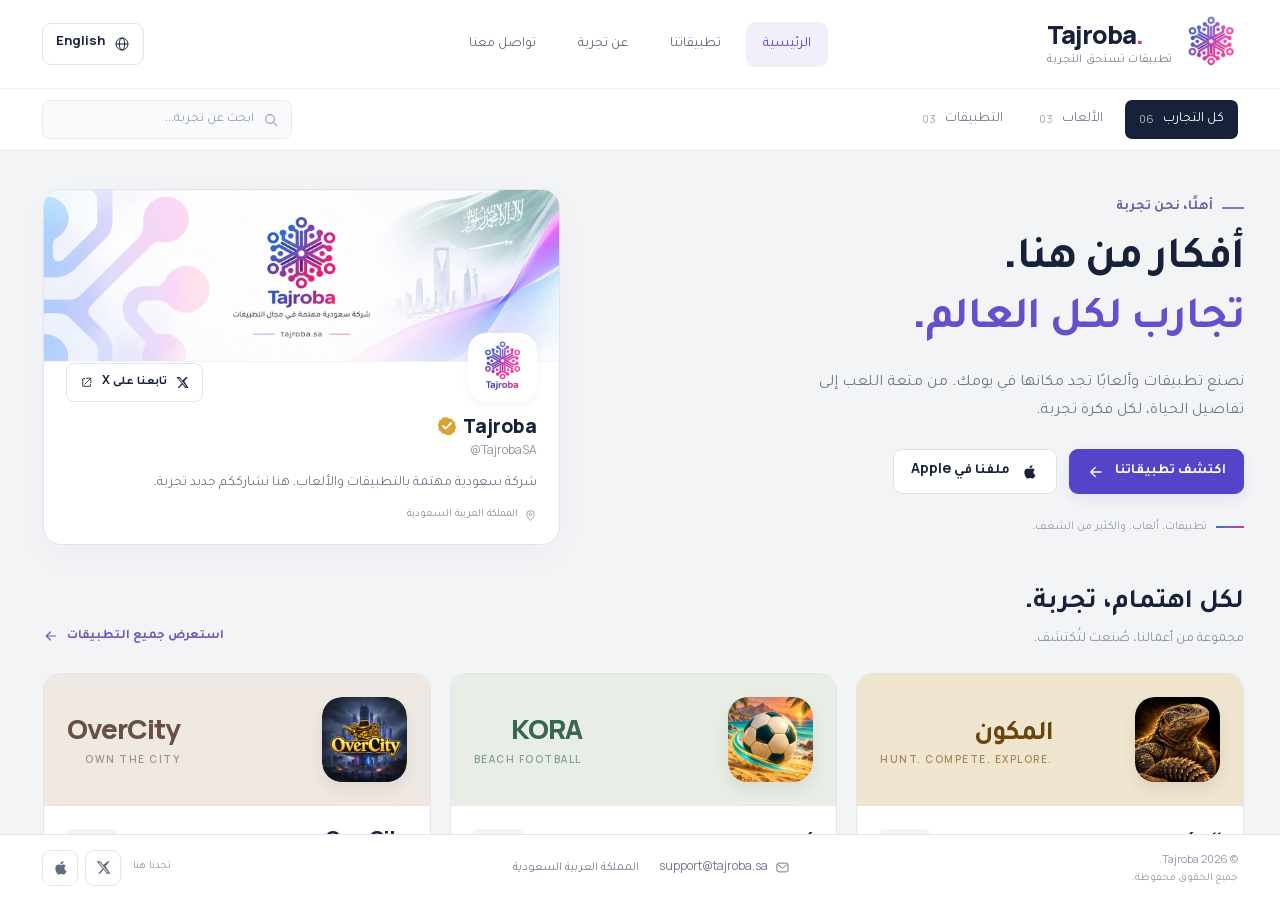
==== index.html @ 472f92b2 "Publish current Tajroba website with Arabic Mkon branding" ====
<!doctype html>
<html lang="ar" dir="rtl">
<head>
  <meta charset="UTF-8">
  <meta name="viewport" content="width=device-width,initial-scale=1,viewport-fit=cover">
  <meta name="theme-color" content="#5543c9">
  <meta name="description" content="تجربة — شركة سعودية مهتمة بالتطبيقات والألعاب. اكتشف أعمالنا وتابع جديدنا وتواصل معنا.">
  <title>تجربة | تطبيقات وألعاب من السعودية</title>
  <link rel="canonical" href="https://tajroba.sa/">
  <link rel="icon" type="image/jpeg" href="assets/images/tajroba-logo.jpg">
  <link rel="preload" href="assets/fonts/tajawal-bold.woff2" as="font" type="font/woff2" crossorigin>
  <link rel="preload" href="assets/fonts/manrope.woff2" as="font" type="font/woff2" crossorigin>
  <link rel="stylesheet" href="assets/styles.css">
  <script src="assets/app-mkon-ar-20261007.js" defer></script>
</head>
<body class="overflow-hidden bg-canvas text-ink antialiased">
  <svg xmlns="http://www.w3.org/2000/svg" aria-hidden="true" style="position:absolute;width:0;height:0;overflow:hidden">
    <symbol id="i-arrow" viewBox="0 0 24 24"><path d="M5 12h14m-6-6 6 6-6 6" fill="none" stroke="currentColor" stroke-width="1.7" stroke-linecap="round" stroke-linejoin="round"/></symbol>
    <symbol id="i-external" viewBox="0 0 24 24"><path d="M9 5H5v14h14v-4M12 4h8v8m-1-7L9 15" fill="none" stroke="currentColor" stroke-width="1.6" stroke-linecap="round" stroke-linejoin="round"/></symbol>
    <symbol id="i-search" viewBox="0 0 24 24"><circle cx="10.5" cy="10.5" r="6.5" fill="none" stroke="currentColor" stroke-width="1.7"/><path d="m16 16 4.5 4.5" stroke="currentColor" stroke-width="1.7" stroke-linecap="round"/></symbol>
    <symbol id="i-globe" viewBox="0 0 24 24"><g fill="none" stroke="currentColor" stroke-width="1.5"><circle cx="12" cy="12" r="9"/><ellipse cx="12" cy="12" rx="4" ry="9"/><path d="M3 12h18"/></g></symbol>
    <symbol id="i-x" viewBox="0 0 24 24"><path fill="currentColor" d="M18.9 2H22l-6.8 7.8L23.2 22H17l-4.9-6.8L6.2 22H3.1l7.5-8.6L.8 2h6.4l4.4 6.1L18.9 2Zm-1.1 18h1.7L6.2 3.9H4.4L17.8 20Z"/></symbol>
    <symbol id="i-apple" viewBox="0 0 24 24"><path fill="currentColor" d="M16.9 12.8c0-2 1.6-3 1.7-3.1-1-1.4-2.5-1.6-3-1.6-1.3-.1-2.5.8-3.1.8-.7 0-1.7-.8-2.8-.8-1.5 0-2.8.9-3.5 2.1-1.5 2.6-.4 6.5 1.1 8.6.7 1 1.5 2.1 2.6 2.1 1.1 0 1.5-.7 2.9-.7 1.4 0 1.8.7 3 .7s1.9-1 2.6-2c.8-1.2 1.2-2.3 1.2-2.4-.1 0-2.7-1-2.7-3.7ZM14.8 6.6c.6-.8 1.1-1.8 1-2.9-1 .1-2.1.7-2.8 1.4-.6.7-1.1 1.8-1 2.8 1 .1 2.1-.6 2.8-1.3Z"/></symbol>
    <symbol id="i-mail" viewBox="0 0 24 24"><g fill="none" stroke="currentColor" stroke-width="1.6" stroke-linejoin="round"><rect x="3" y="5" width="18" height="14" rx="3"/><path d="m4 7 8 6 8-6"/></g></symbol>
    <symbol id="i-pin" viewBox="0 0 24 24"><path d="M19 10c0 5-7 11-7 11S5 15 5 10a7 7 0 1 1 14 0Z" fill="none" stroke="currentColor" stroke-width="1.6"/><circle cx="12" cy="10" r="2.3" fill="none" stroke="currentColor" stroke-width="1.6"/></symbol>
    <symbol id="i-grid" viewBox="0 0 24 24"><g fill="none" stroke="currentColor" stroke-width="1.6"><rect x="4" y="4" width="6" height="6" rx="1.5"/><rect x="14" y="4" width="6" height="6" rx="1.5"/><rect x="4" y="14" width="6" height="6" rx="1.5"/><rect x="14" y="14" width="6" height="6" rx="1.5"/></g></symbol>
    <symbol id="i-check" viewBox="0 0 24 24"><path d="m5 12 4 4L19 6" fill="none" stroke="currentColor" stroke-width="2" stroke-linecap="round" stroke-linejoin="round"/></symbol>
    <symbol id="i-gold" viewBox="0 0 24 24"><path fill="#d7a333" d="m12 1.6 2.7 1.6 3.1.1 1.5 2.8 2.6 1.7-.1 3.1 1.4 2.8-1.7 2.6-.2 3.1-2.8 1.4-1.9 2.4-3.1-.3L12 23l-2.8-1.6-3.1-.1-1.5-2.8L2 16.8l.1-3.1L.7 11l1.7-2.6.2-3.1 2.8-1.4 1.9-2.4 3.1.3Z"/><path d="m7.2 12 3.1 3.1 6.5-6.7" fill="none" stroke="#fff" stroke-width="2.2" stroke-linecap="round" stroke-linejoin="round"/></symbol>
  </svg>
  <a href="#main" class="skip-link" data-i18n="skip">انتقل إلى المحتوى</a>
  <div class="app-shell">
    <header class="site-header">
      <div class="header-inner">
        <a href="#home" class="brand" data-route="home" aria-label="Tajroba — الرئيسية">
          <!-- Hide the word embedded below the emblem; preserve its current size and position. -->
          <span class="brand-mark"><img src="assets/images/tajroba-logo.jpg" alt="" width="400" height="400" style="clip-path: inset(0 0 29% 0)"></span>
          <span class="brand-copy"><strong dir="ltr">Tajroba<span class="brand-period">.</span></strong><span data-i18n="brandSub">تطبيقات تستحق التجربة</span></span>
        </a>
        <nav class="main-nav" aria-label="التنقل الرئيسي" data-i18n-label="navLabel">
          <a href="#home" data-route="home" class="nav-link active" aria-current="page" data-i18n="navHome">الرئيسية</a>
          <a href="#apps" data-route="apps" class="nav-link" data-i18n="navApps">تطبيقاتنا</a>
          <a href="#about" data-route="about" class="nav-link" data-i18n="navAbout">عن تجربة</a>
          <a href="#contact" data-route="contact" class="nav-link" data-i18n="navContact">تواصل معنا</a>
        </nav>
        <button type="button" class="language-button" id="language-switch" aria-label="Switch to English"><svg width="16" height="16"><use href="#i-globe"/></svg><span id="language-label" lang="en">English</span></button>
      </div>
    </header>
    <div class="sub-menu">
      <div class="sub-inner" id="catalog-menu">
        <div class="filter-list" role="group" aria-label="تصفية التطبيقات" data-i18n-label="filterLabel">
          <button type="button" class="filter active" data-filter="all" aria-pressed="true"><span data-i18n="all">كل التجارب</span><span class="filter-count">06</span></button>
          <button type="button" class="filter" data-filter="games" aria-pressed="false"><span data-i18n="games">الألعاب</span><span class="filter-count">03</span></button>
          <button type="button" class="filter" data-filter="apps" aria-pressed="false"><span data-i18n="applications">التطبيقات</span><span class="filter-count">03</span></button>
        </div>
        <label class="search-box"><svg width="16" height="16" aria-hidden="true"><use href="#i-search"/></svg><input id="app-search" type="search" maxlength="80" placeholder="ابحث عن تجربة…" aria-label="ابحث عن تطبيق" data-i18n-placeholder="search" data-i18n-label="searchLabel" autocomplete="off"></label>
      </div>
      <div class="sub-inner" id="context-menu" hidden><span class="context-location"><svg width="16" height="16"><use href="#i-grid"/></svg><span id="context-title"></span></span><span class="context-aside" data-i18n="madeInSaudi">من السعودية، إلى العالم</span></div>
    </div>
    <main id="main" class="main-scroll flex-1 min-h-0 overflow-y-auto" tabindex="-1">
      <div class="page-content">
        <section class="page-panel" id="view-home" aria-labelledby="home-heading">
          <div class="hero">
            <div class="hero-copy">
              <p class="eyebrow" data-i18n="heroEyebrow">أهلًا، نحن تجربة</p>
              <h1 class="hero-title" id="home-heading"><span data-i18n="heroLine1">أفكار من هنا.</span><br><span class="accent" data-i18n="heroLine2">تجارب لكل العالم.</span></h1>
              <p class="hero-description" data-i18n="heroDescription">نصنع تطبيقات وألعابًا تجد مكانها في يومك. من متعة اللعب إلى تفاصيل الحياة، لكل فكرة تجربة.</p>
              <div class="hero-actions"><a href="#apps" data-route="apps" class="button button-primary"><span data-i18n="explore">اكتشف تطبيقاتنا</span><svg class="directional" width="18" height="18"><use href="#i-arrow"/></svg></a><a class="button" href="https://apps.apple.com/sa/developer/tajroba/id1877381097" target="_blank" rel="noopener noreferrer"><svg width="19" height="19"><use href="#i-apple"/></svg><span data-i18n="appleProfile">ملفنا في Apple</span></a></div>
              <div class="hero-footnote"><span class="tiny-line"></span><span data-i18n="heroFootnote">تطبيقات. ألعاب. والكثير من الشغف.</span></div>
            </div>
            <article class="social-card" aria-label="Tajroba on X">
              <img class="social-cover" src="assets/images/tajroba-cover.jpeg" alt="هوية تجربة — شركة سعودية مهتمة في مجال التطبيقات" data-i18n-alt="coverAlt" width="1500" height="500">
              <div class="social-details">
                <div class="profile-row"><img class="profile-avatar" src="assets/images/tajroba-logo.jpg" alt="Tajroba" width="400" height="400"><a class="x-follow" href="https://x.com/TajrobaSA" target="_blank" rel="noopener noreferrer"><svg width="13" height="13" aria-hidden="true"><use href="#i-x"/></svg><span data-i18n="followX">تابعنا على X</span><svg width="13" height="13"><use href="#i-external"/></svg></a></div>
                <div class="profile-name"><span>Tajroba</span><svg class="verified-badge" role="img" aria-label="حساب أعمال موثق على X" data-i18n-label="verified"><use href="#i-gold"/></svg></div>
                <a class="profile-handle" href="https://x.com/TajrobaSA" target="_blank" rel="noopener noreferrer" dir="ltr">@TajrobaSA</a>
                <p class="profile-bio" data-i18n="profileBio">شركة سعودية مهتمة بالتطبيقات والألعاب. هنا نشارككم جديد تجربة.</p>
                <div class="profile-origin"><svg width="13" height="13"><use href="#i-pin"/></svg><span data-i18n="saudi">المملكة العربية السعودية</span></div>
              </div>
            </article>
          </div>
          <div class="section-heading"><div><h2 class="section-title" data-i18n="selectedTitle">لكل اهتمام، تجربة.</h2><p class="section-subtitle" data-i18n="selectedSub">مجموعة من أعمالنا، صُنعت لتُكتشف.</p></div><a href="#apps" data-route="apps" class="text-link"><span data-i18n="viewAll">استعرض جميع التطبيقات</span><svg class="directional" width="16" height="16"><use href="#i-arrow"/></svg></a></div>
          <div class="project-grid" id="featured-grid"></div>
          <div class="about-strip"><div><h2 data-i18n="stripTitle">الفكرة بداية. التجربة هي الفرق.</h2><p data-i18n="stripText">نؤمن بالتطبيقات التي تضيف شيئًا ليومك، والألعاب التي تمنحك سببًا للعودة. تعرّف على أعمالنا، وكن جزءًا من تجربتنا القادمة.</p></div><a href="#contact" data-route="contact" class="button"><span data-i18n="sayHello">خلّنا نسمع منك</span><svg class="directional" width="17" height="17"><use href="#i-arrow"/></svg></a></div>
        </section>
        <section class="page-panel" id="view-apps" hidden aria-labelledby="apps-heading">
          <div class="catalog-intro"><p class="eyebrow" data-i18n="portfolioEyebrow">معرض أعمالنا</p><h1 class="hero-title" id="apps-heading" data-i18n="appsHeading">تجارب مختلفة. شغف واحد.</h1><p class="hero-description" data-i18n="appsDescription">اكتشف تطبيقاتنا وألعابنا، واختر التجربة الأقرب لك.</p></div>
          <div class="section-heading"><p class="section-subtitle" id="result-count" role="status" aria-live="polite"></p><span class="section-index">TAJROBA / SELECTED WORK</span></div>
          <div class="project-grid" id="apps-grid"></div>
          <div class="no-results" id="no-results" hidden><svg width="30" height="30" class="mx-auto mb-3"><use href="#i-search"/></svg><p data-i18n="emptySearch">ما لقينا تطبيقًا بهذا الاسم. جرّب كلمة ثانية.</p><button type="button" id="reset-search" class="text-link" data-i18n="resetSearch">عرض جميع التطبيقات</button></div>
          <div class="about-strip"><div><h2 data-i18n="developerTitle">تجربة على App Store</h2><p data-i18n="developerDescription">تابع التطبيقات والإصدارات المتاحة في ملف تجربة للمطوّر.</p></div><a class="apple-profile" href="https://apps.apple.com/sa/developer/tajroba/id1877381097" target="_blank" rel="noopener noreferrer"><span class="apple-tile"><svg width="26" height="26"><use href="#i-apple"/></svg></span><span data-i18n="openDeveloper">زيارة ملف المطوّر</span><svg width="16" height="16"><use href="#i-external"/></svg></a></div>
        </section>
        <section class="page-panel" id="view-about" hidden aria-labelledby="about-heading">
          <div class="about-layout"><div><p class="eyebrow" data-i18n="aboutEyebrow">حكايتنا تبدأ بتجربة</p><h1 class="hero-title" id="about-heading"><span data-i18n="aboutLine1">من فكرة صغيرة،</span><br><span class="accent" data-i18n="aboutLine2">إلى عالم في جيبك.</span></h1><p class="hero-description" data-i18n="aboutBody">تجربة شركة سعودية مهتمة بتطوير التطبيقات والألعاب. تجمع أعمالنا بين اللعب، والرياضة، والذكاء الاصطناعي، والحياة اليومية. نحب أن نأخذ الفكرة خطوة أبعد، ونترك لك متعة اكتشافها.</p><a href="#apps" data-route="apps" class="button button-primary"><span data-i18n="explore">اكتشف تطبيقاتنا</span><svg class="directional" width="18" height="18"><use href="#i-arrow"/></svg></a></div><div class="brand-showcase"><img src="assets/images/tajroba-logo.jpg" alt="Tajroba" width="400" height="400"><span class="brand-showcase-caption" data-i18n="madeInSaudi">من السعودية، إلى العالم</span></div></div>
          <div class="about-cover"><img src="assets/images/tajroba-cover.jpeg" alt="" width="1500" height="500" loading="lazy"></div>
          <div class="about-strip"><div><h2 data-i18n="stayClose">خلك قريب من التجربة.</h2><p data-i18n="stayCloseBody">جديد تطبيقاتنا، وتحديثاتنا، وما نعمل عليه. تابع حسابنا الرسمي على X.</p></div><a class="button" href="https://x.com/TajrobaSA" target="_blank" rel="noopener noreferrer"><svg width="16" height="16"><use href="#i-x"/></svg><span dir="ltr">@TajrobaSA</span><svg class="verified-badge" role="img" aria-label="حساب أعمال موثق على X" data-i18n-label="verified"><use href="#i-gold"/></svg></a></div>
        </section>
        <section class="page-panel" id="view-contact" hidden aria-labelledby="contact-heading">
          <div class="contact-layout">
            <div class="contact-intro"><p class="eyebrow" data-i18n="contactEyebrow">باب التجربة مفتوح</p><h1 class="hero-title" id="contact-heading"><span data-i18n="contactLine1">عندك كلمة؟</span><br><span class="accent" data-i18n="contactLine2">نحب نسمعها.</span></h1><p class="hero-description" data-i18n="contactDescription">ملاحظة على تطبيق، سؤال، أو فكرة حاب تشاركها. اكتب لنا، ورسالتك توصل لفريق تجربة.</p><div class="contact-email"><span class="contact-symbol"><svg width="22" height="22"><use href="#i-mail"/></svg></span><span><small data-i18n="supportEmail">بريد الدعم</small><strong dir="ltr">support@tajroba.sa</strong></span></div><div class="contact-social"><a href="https://x.com/TajrobaSA" target="_blank" rel="noopener noreferrer"><svg width="17" height="17"><use href="#i-x"/></svg><span dir="ltr">@TajrobaSA</span><svg class="verified-badge" role="img" aria-label="حساب أعمال موثق على X" data-i18n-label="verified"><use href="#i-gold"/></svg></a><span class="contact-location"><svg width="17" height="17"><use href="#i-pin"/></svg><span data-i18n="saudi">المملكة العربية السعودية</span></span></div></div>
            <div class="contact-form-card">
              <div class="form-card-heading"><h2 data-i18n="formTitle">رسالة جديدة</h2><span class="form-ornament"><svg width="19" height="19"><use href="#i-mail"/></svg></span></div>
              <form id="contact-form" action="contact.php" method="post">
                <div class="form-row"><label class="form-field"><span data-i18n="yourName">اسمك</span><input type="text" id="contact-name" name="name" required minlength="2" maxlength="100" autocomplete="name" placeholder="كيف نناديك؟" data-i18n-placeholder="namePlaceholder"></label><label class="form-field"><span data-i18n="yourEmail">بريدك الإلكتروني</span><input type="email" id="contact-email" name="email" required maxlength="190" autocomplete="email" dir="ltr" placeholder="you@example.com"></label></div>
                <label class="form-field"><span data-i18n="aboutMessage">بخصوص</span><select id="contact-subject" name="subject" required><option value="general" data-i18n="subjectGeneral">استفسار عام</option><option value="kora">KORA</option><option value="overcity">OverCity</option><option value="kortna">Kortna</option><option value="aljny" data-i18n="aljnyName">الجني</option><option value="calories" data-i18n="caloriesName">سعراتي</option></select></label>
                <label class="form-field"><span data-i18n="yourMessage">رسالتك</span><textarea id="contact-message" name="message" required minlength="10" maxlength="5000" rows="5" placeholder="احكِ لنا…" data-i18n-placeholder="messagePlaceholder"></textarea></label>
                <div class="form-trap" aria-hidden="true"><label>Website<input name="website" type="text" tabindex="-1" autocomplete="off"></label></div>
                <p class="form-privacy" data-i18n="privacyNote">نستخدم اسمك وبريدك للرد على رسالتك فقط.</p>
                <div class="form-feedback" id="form-feedback" role="status" aria-live="polite" hidden></div>
                <button type="submit" class="button button-primary form-submit" id="send-message"><span data-i18n="sendMessage">إرسال الرسالة</span><svg class="directional" width="18" height="18"><use href="#i-arrow"/></svg></button>
              </form>
              <div class="contact-success" id="contact-success" hidden><span class="success-symbol"><svg width="30" height="30"><use href="#i-check"/></svg></span><h3 data-i18n="sentTitle">شكرًا، تم إرسال رسالتك.</h3><p data-i18n="sentBody">وصل طلبك إلى خدمة البريد. نرد عليك عبر البريد الذي كتبته.</p><button type="button" id="send-another" class="button" data-i18n="sendAnother">كتابة رسالة أخرى</button></div>
            </div>
          </div>
        </section>
        <noscript><p>يرجى تفعيل JavaScript لعرض التطبيقات والتنقل بين الأقسام. للتواصل: support@tajroba.sa — Please enable JavaScript to browse this portfolio.</p></noscript>
      </div>
    </main>
    <footer class="site-footer"><div class="footer-inner"><span class="footer-copyright">© <span id="current-year">2026</span> Tajroba.<br><span data-i18n="rights">جميع الحقوق محفوظة.</span></span><div class="footer-contact"><a href="#contact" data-route="contact"><svg width="15" height="15" aria-hidden="true"><use href="#i-mail"/></svg><span dir="ltr">support@tajroba.sa</span></a><span class="footer-support" data-i18n="saudi">المملكة العربية السعودية</span></div><div class="footer-social"><span class="footer-social-label" data-i18n="findUs">تجدنا هنا</span><a class="footer-icon" href="https://x.com/TajrobaSA" target="_blank" rel="noopener noreferrer" aria-label="Tajroba on X"><svg width="15" height="15"><use href="#i-x"/></svg></a><a class="footer-icon" href="https://apps.apple.com/sa/developer/tajroba/id1877381097" target="_blank" rel="noopener noreferrer" aria-label="Tajroba on App Store"><svg width="19" height="19"><use href="#i-apple"/></svg></a></div></div></footer>
  </div>
</body>
</html>
---- assets/styles.css ----
/*! tailwindcss v4.3.3 | MIT License | https://tailwindcss.com */
@layer properties{@supports (((-webkit-hyphens:none)) and (not (margin-trim:inline))) or ((-moz-orient:inline) and (not (color:rgb(from red r g b)))){*,:before,:after,::backdrop{--tw-blur:initial;--tw-brightness:initial;--tw-contrast:initial;--tw-grayscale:initial;--tw-hue-rotate:initial;--tw-invert:initial;--tw-opacity:initial;--tw-saturate:initial;--tw-sepia:initial;--tw-drop-shadow:initial;--tw-drop-shadow-color:initial;--tw-drop-shadow-alpha:100%;--tw-drop-shadow-size:initial}}}@layer theme{:root,:host{--font-sans:-apple-system, BlinkMacSystemFont, "Segoe UI", Roboto, "Helvetica Neue", "Noto Sans", Arial, sans-serif, "Apple Color Emoji", "Segoe UI Emoji", "Segoe UI Symbol", "Noto Color Emoji";--font-mono:ui-monospace, SFMono-Regular, Menlo, Monaco, Consolas, "Liberation Mono", "Courier New", monospace;--spacing:.25rem;--default-font-family:var(--font-sans);--default-mono-font-family:var(--font-mono);--color-ink:#18213a;--color-canvas:#f3f4f6}}@layer base{*,:after,:before,::backdrop{box-sizing:border-box;border:0 solid;margin:0;padding:0}::file-selector-button{box-sizing:border-box;border:0 solid;margin:0;padding:0}html,:host{-webkit-text-size-adjust:100%;tab-size:4;line-height:1.5;font-family:var(--default-font-family,-apple-system, BlinkMacSystemFont, "Segoe UI", Roboto, "Helvetica Neue", "Noto Sans", Arial, sans-serif, "Apple Color Emoji", "Segoe UI Emoji", "Segoe UI Symbol", "Noto Color Emoji");font-feature-settings:var(--default-font-feature-settings,normal);font-variation-settings:var(--default-font-variation-settings,normal);-webkit-tap-highlight-color:transparent}hr{height:0;color:inherit;border-top-width:1px}abbr:where([title]){-webkit-text-decoration:underline dotted;text-decoration:underline dotted}h1,h2,h3,h4,h5,h6{font-size:inherit;font-weight:inherit}a{color:inherit;-webkit-text-decoration:inherit;-webkit-text-decoration:inherit;-webkit-text-decoration:inherit;text-decoration:inherit}b,strong{font-weight:bolder}code,kbd,samp,pre{font-family:var(--default-mono-font-family,ui-monospace, SFMono-Regular, Menlo, Monaco, Consolas, "Liberation Mono", "Courier New", monospace);font-feature-settings:var(--default-mono-font-feature-settings,normal);font-variation-settings:var(--default-mono-font-variation-settings,normal);font-size:1em}small{font-size:80%}sub,sup{vertical-align:baseline;font-size:75%;line-height:0;position:relative}sub{bottom:-.25em}sup{top:-.5em}table{text-indent:0;border-color:inherit;border-collapse:collapse}:-moz-focusring:where(:not(iframe)){outline:auto}progress{vertical-align:baseline}summary{display:list-item}ol,ul,menu{list-style:none}img,svg,video,canvas,audio,iframe,embed,object{vertical-align:middle;display:block}img,video{max-width:100%;height:auto}button,input,select,optgroup,textarea{font:inherit;font-feature-settings:inherit;font-variation-settings:inherit;letter-spacing:inherit;color:inherit;opacity:1;background-color:#0000;border-radius:0}::file-selector-button{font:inherit;font-feature-settings:inherit;font-variation-settings:inherit;letter-spacing:inherit;color:inherit;opacity:1;background-color:#0000;border-radius:0}:where(select:is([multiple],[size])) optgroup{font-weight:bolder}:where(select:is([multiple],[size])) optgroup option{padding-inline-start:20px}::file-selector-button{margin-inline-end:4px}::placeholder{opacity:1}@supports (not ((-webkit-appearance:-apple-pay-button))) or (contain-intrinsic-size:1px){::placeholder{color:currentColor}@supports (color:color-mix(in lab, red, red)){::placeholder{color:color-mix(in oklab, currentcolor 50%, transparent)}}}textarea{resize:vertical}::-webkit-search-decoration{-webkit-appearance:none}::-webkit-date-and-time-value{min-height:1lh;text-align:inherit}::-webkit-datetime-edit{display:inline-flex}::-webkit-datetime-edit-fields-wrapper{padding:0}::-webkit-datetime-edit{padding-block:0}::-webkit-datetime-edit-year-field{padding-block:0}::-webkit-datetime-edit-month-field{padding-block:0}::-webkit-datetime-edit-day-field{padding-block:0}::-webkit-datetime-edit-hour-field{padding-block:0}::-webkit-datetime-edit-minute-field{padding-block:0}::-webkit-datetime-edit-second-field{padding-block:0}::-webkit-datetime-edit-millisecond-field{padding-block:0}::-webkit-datetime-edit-meridiem-field{padding-block:0}::-webkit-calendar-picker-indicator{line-height:1}:-moz-ui-invalid{box-shadow:none}button,input:where([type=button],[type=reset],[type=submit]){appearance:button}::file-selector-button{appearance:button}::-webkit-inner-spin-button{height:auto}::-webkit-outer-spin-button{height:auto}[hidden]:where(:not([hidden=until-found])){display:none!important}}@layer components;@layer utilities{.visible{visibility:visible}.static{position:static}.mx-auto{margin-inline:auto}.mb-3{margin-bottom:calc(var(--spacing) * 3)}.hidden{display:none}.min-h-0{min-height:0}.flex-1{flex:1}.overflow-hidden{overflow:hidden}.overflow-y-auto{overflow-y:auto}.bg-canvas{background-color:var(--color-canvas)}.text-ink{color:var(--color-ink)}.antialiased{-webkit-font-smoothing:antialiased;-moz-osx-font-smoothing:grayscale}.filter{filter:var(--tw-blur,) var(--tw-brightness,) var(--tw-contrast,) var(--tw-grayscale,) var(--tw-hue-rotate,) var(--tw-invert,) var(--tw-saturate,) var(--tw-sepia,) var(--tw-drop-shadow,)}}@font-face{font-family:Tajawal;src:url(./fonts/tajawal-regular.woff2)format("woff2");font-weight:400;font-display:swap}@font-face{font-family:Tajawal;src:url(./fonts/tajawal-bold.woff2)format("woff2");font-weight:700 900;font-display:swap}@font-face{font-family:Manrope;src:url(./fonts/manrope.woff2)format("woff2");font-weight:400 800;font-display:swap}:root{color-scheme:light;color:#18213a;background:#f3f4f6;font-family:Manrope,Tajawal,Arial,sans-serif}:root[lang=ar]{font-family:Tajawal,Manrope,Arial,sans-serif}*{box-sizing:border-box}html,body{width:100%;height:100%;margin:0;overflow:hidden}button,a,input{-webkit-tap-highlight-color:transparent}button,a{touch-action:manipulation}button{cursor:pointer;font:inherit}button:disabled{cursor:default}a{color:inherit;text-decoration:none}button:focus-visible,a:focus-visible,input:focus-visible,main:focus-visible{outline-offset:4px;outline:3px solid #a894ed}[hidden]{display:none!important}svg{flex:none}.app-shell{flex-direction:column;height:100dvh;display:flex;overflow:hidden}.site-header,.sub-menu,.site-footer{z-index:20;background:#fff;flex:none;position:relative}.site-header{border-bottom:1px solid #edf0f5;padding-inline:clamp(18px,3.3vw,60px)}.header-inner{grid-template-columns:1fr auto 1fr;align-items:center;gap:24px;max-width:1440px;min-height:88px;margin:auto;display:grid}.brand{justify-self:start;align-items:center;gap:12px;display:flex}.brand-mark{flex:none;width:53px;height:59px;position:relative;overflow:hidden}.brand-mark img{inset-inline-start:-12px;width:78px;max-width:none;height:78px;position:absolute;top:-4px}.brand-copy{gap:3px;line-height:1.22;display:grid}.brand-copy strong{letter-spacing:-.9px;font-family:Manrope,sans-serif;font-size:25px;font-weight:800}.brand-copy strong .brand-period{font-size:inherit;letter-spacing:inherit;color:#cb3f9d;display:inline}.brand-copy span{color:#777e8d;letter-spacing:.03em;font-size:12px}.main-nav{justify-content:center;align-items:center;gap:8px;display:flex}.nav-link{color:#60687a;white-space:nowrap;border-radius:9px;padding:12px 17px;font-size:14px;transition:background .18s,color .18s}.nav-link:hover,.nav-link.active{color:#5543c9;background:#f2effb}.language-button{background:#fff;border:1px solid #e1e5ec;border-radius:9px;justify-self:end;align-items:center;gap:9px;min-height:42px;padding:10px 13px;font-size:13px;font-weight:700;display:flex}.sub-menu{border-bottom:1px solid #e5e8ee;padding-inline:clamp(18px,3.3vw,60px)}.sub-inner{justify-content:space-between;align-items:center;gap:18px;max-width:1440px;min-height:61px;margin:auto;display:flex}.filter-list{flex-wrap:wrap;align-items:center;gap:8px;display:flex}.filter{color:#747b8a;white-space:nowrap;background:0 0;border:1px solid #0000;border-radius:7px;align-items:center;gap:9px;padding:8px 13px;font-size:14px;display:flex}.filter:hover{color:#3d4251;background:#f6f6fa}.filter.active{color:#fff;background:#18213a}.filter-count{opacity:.67;font-family:Manrope,sans-serif;font-size:11px}.search-box{color:#9a9fae;background:#f9fafb;border:1px solid #e7e9ef;border-radius:8px;align-items:center;gap:9px;width:250px;padding:9px 12px;display:flex}.search-box input{color:#293145;width:100%;min-width:0;font:inherit;background:0 0;border:0;outline:0;font-size:13px}.search-box input::placeholder{color:#979cab}.main-scroll{overscroll-behavior:contain;scrollbar-gutter:stable;scroll-behavior:smooth;background:#f3f4f6;flex:1;min-height:0;scroll-padding-top:28px;overflow:hidden auto}.main-scroll::-webkit-scrollbar{width:7px}.main-scroll::-webkit-scrollbar-thumb{background:#c9ccd6;border:2px solid #f3f4f6;border-radius:10px}.page-content{max-width:1390px;margin:0 auto;padding:38px 36px 48px}.hero{grid-template-columns:1.2fr 1fr;align-items:center;gap:clamp(28px,5vw,88px);padding-bottom:39px;display:grid}.eyebrow{color:#6761a0;letter-spacing:.11em;align-items:center;gap:9px;margin:0 0 13px;font-size:12px;font-weight:700;display:flex}html[lang=ar] .eyebrow{letter-spacing:0;font-size:14px}.eyebrow:before{content:"";background:#8d6bd6;width:22px;height:2px}.hero-title{letter-spacing:-.055em;margin:0 0 18px;font-size:clamp(34px,3.5vw,56px);font-weight:800;line-height:1.2}html[lang=ar] .hero-title{letter-spacing:-1.3px;line-height:1.33}.hero-title .accent{color:#6550cc}.hero-description{color:#6f7688;max-width:480px;margin:0 0 23px;font-size:16px;line-height:1.8}.hero-actions{flex-wrap:wrap;align-items:center;gap:12px;display:flex}.button{background:#fff;border:1px solid #dde1e9;border-radius:9px;justify-content:center;align-items:center;gap:10px;min-height:45px;padding:10px 17px;font-size:14px;font-weight:700;transition:transform .16s,background .16s;display:inline-flex}.button:hover{background:#fafaff;transform:translateY(-2px)}.button-primary{color:#fff;background:#5543c9;border-color:#5543c9;box-shadow:0 5px 12px #5543c918}.button-primary:hover{background:#4939b4}.directional{transform:scaleX(1)}html[dir=rtl] .directional{transform:scaleX(-1)}.social-card{background:#fff;border:1px solid #e1e4ec;border-radius:18px;position:relative;overflow:hidden;box-shadow:0 12px 36px #26335408}.social-cover{aspect-ratio:3;object-fit:cover;border-bottom:1px solid #f2f2f6;width:100%;display:block}.social-details{padding:0 22px 20px}.profile-row{justify-content:space-between;align-items:end;gap:10px;margin-top:-29px;display:flex;position:relative}.profile-avatar{object-fit:cover;background:#fff;border:4px solid #fff;border-radius:18px;width:69px;height:69px;box-shadow:0 3px 9px #25324a0e}.x-follow{background:#fff;border:1px solid #e2e5eb;border-radius:8px;align-items:center;gap:9px;min-height:39px;padding:8px 13px;font-size:12px;font-weight:700;display:inline-flex}.x-follow:hover{background:#f3f4f6}.profile-name{align-items:center;gap:6px;margin-top:10px;font-family:Manrope,Tajawal,sans-serif;font-size:19px;font-weight:800;display:flex}.verified-badge{width:20px;height:20px}.profile-handle{color:#9197a4;text-align:start;width:max-content;margin-top:3px;font-size:12px;display:block}.profile-bio{color:#707789;margin:11px 0 0;font-size:14px;line-height:1.65}.profile-origin{color:#8a91a0;align-items:center;gap:6px;margin-top:12px;font-size:11px;display:flex}.section-heading{justify-content:space-between;align-items:end;gap:20px;margin-bottom:21px;scroll-margin-top:26px;display:flex}.section-title{letter-spacing:-.04em;margin:0 0 4px;font-size:27px;font-weight:800}html[lang=ar] .section-title{letter-spacing:0}.section-subtitle{color:#8a91a0;margin:0;font-size:14px;line-height:1.7}.section-index{color:#8990a0;white-space:nowrap;align-items:center;gap:8px;font-family:Manrope,sans-serif;font-size:12px;display:flex}.project-grid{grid-template-columns:repeat(3,minmax(0,1fr));align-items:stretch;gap:19px;display:grid}.project-card{background:#fff;border:1px solid #e2e5ec;border-radius:16px;flex-direction:column;min-width:0;transition:transform .2s,box-shadow .2s;display:flex;overflow:hidden}.project-card:hover{transform:translateY(-4px);box-shadow:0 13px 30px #2737540d}.project-art{background:var(--art-bg,#eaeaf9);border-bottom:1px solid #00000004;justify-content:space-between;align-items:center;height:132px;padding:23px;display:flex;position:relative;overflow:hidden}.app-art-icon{object-fit:cover;background:#fff;border-radius:20px;flex:none;width:85px;height:85px;position:relative;box-shadow:0 8px 16px #00000013}.project-art-label{letter-spacing:-1px;color:var(--art-ink,#3c4269);text-align:end;max-width:60%;font-family:Manrope,Tajawal,sans-serif;font-size:clamp(24px,2.15vw,33px);font-weight:800;line-height:1.15;position:relative}.project-art-label small{letter-spacing:1.5px;text-transform:uppercase;opacity:.58;margin-top:9px;font-family:Manrope,Tajawal,sans-serif;font-size:10px;font-weight:600;display:block}.project-content{flex-direction:column;flex:1;padding:22px;display:flex}.project-title-row{justify-content:space-between;align-items:center;gap:9px;margin-bottom:11px;display:flex}.project-title{letter-spacing:-.04em;margin:0;font-size:20px;font-weight:800;line-height:1.4}.project-category{color:#848a98;white-space:nowrap;background:#f4f5f8;border-radius:5px;padding:5px 9px;font-size:11px}.project-description{color:#838a9a;flex:1;margin:0 0 20px;font-size:14px;line-height:1.8}.project-links{border-top:1px solid #f0f1f5;flex-wrap:wrap;gap:9px;padding-top:16px;display:flex}.store-link{color:#4c5366;border:1px solid #e4e7ee;border-radius:7px;align-items:center;gap:7px;min-height:37px;padding:8px 10px;font-family:Manrope,sans-serif;font-size:11px;font-weight:700;transition:border-color .18s,color .18s;display:inline-flex}.store-link:hover{color:#5543c9;border-color:#afa4df}.project-number{color:#a1a7b4;align-self:center;margin-inline-start:auto;font-family:Manrope,sans-serif;font-size:11px}.no-results{text-align:center;color:#787e8e;background:#ffffff7d;border:1px dashed #cfd3dd;border-radius:16px;grid-column:1/-1;padding:42px 20px}.about-strip{background:#fff;border:1px solid #e2e5ec;border-radius:14px;justify-content:space-between;align-items:center;gap:30px;margin-top:28px;padding:25px 28px;scroll-margin-top:25px;display:flex}.about-strip h2{letter-spacing:-.03em;margin:0 0 8px;font-size:20px;font-weight:800}.about-strip p{color:#868c9b;max-width:680px;margin:0;font-size:14px;line-height:1.8}.apple-profile{color:#5543c9;flex:none;align-items:center;gap:13px;font-size:14px;font-weight:700;display:flex}.apple-tile{color:#5440c4;background:#f4f2fb;border:1px solid #e6e1f8;border-radius:10px;justify-content:center;align-items:center;width:43px;height:43px;display:flex}.portfolio-note{color:#959ba8;margin:20px 2px 0;font-size:12px;line-height:1.7}.site-footer{padding-inline:clamp(18px,3.3vw,60px);padding-bottom:env(safe-area-inset-bottom,0px);border-top:1px solid #e1e5ec}.footer-inner{justify-content:space-between;align-items:center;gap:22px;max-width:1440px;min-height:65px;margin:auto;display:flex}.footer-copyright{color:#939aa9;font-family:Manrope,Tajawal,sans-serif;font-size:11px;line-height:1.5}.footer-contact{color:#737b8d;flex-wrap:wrap;align-items:center;gap:20px;font-size:12px;display:flex}.footer-contact a{align-items:center;gap:7px;display:inline-flex}.footer-contact a:hover{color:#5543c9}.footer-social{align-items:center;gap:7px;display:flex}.footer-icon{color:#636c7d;border:1px solid #e3e6ec;border-radius:9px;justify-content:center;align-items:center;min-width:36px;min-height:36px;display:flex}.footer-icon:hover{color:#5543c9;background:#f4f1fd}.footer-social-label{color:#9198a6;margin-inline-end:5px;font-size:11px}.skip-link{z-index:100;color:#fff;top:10px;background:#18213a;border-radius:8px;padding:10px 20px;position:fixed;inset-inline-start:10px;transform:translateY(-160%)}.skip-link:focus{transform:translateY(0)}.hero-footnote{color:#969ba8;align-items:center;gap:9px;margin-top:24px;font-size:12px;display:flex}.tiny-line{background:linear-gradient(90deg,#3376ca,#cb3f9d);width:28px;height:2px}.text-link{color:#6b5ab7;background:0 0;border:none;align-items:center;gap:8px;padding:6px 0;font-size:13px;font-weight:700;display:inline-flex}.text-link:hover{color:#39248e}.context-location{color:#5f548d;align-items:center;gap:9px;font-size:14px;display:flex}.context-aside{color:#969bab;font-size:12px}.catalog-intro{max-width:900px;padding:12px 0 16px}.catalog-intro .hero-title{font-size:clamp(30px,3.2vw,46px)}.catalog-intro .hero-description{max-width:100%;margin-bottom:6px}.page-panel{animation:.25s ease-out panel-enter}@keyframes panel-enter{0%{opacity:0;transform:translateY(6px)}to{opacity:1;transform:translateY(0)}}.about-layout{grid-template-columns:1.25fr 1fr;align-items:center;gap:70px;padding:12px 0 40px;display:grid}.brand-showcase{background:#fff;border:1px solid #e3e5ed;border-radius:24px;flex-direction:column;justify-content:center;align-items:center;min-height:330px;padding:25px;display:flex;box-shadow:0 16px 32px #28325005}.brand-showcase img{object-fit:contain;width:230px;height:230px}.brand-showcase-caption{color:#979ca8;margin-top:17px;font-size:13px}.about-cover{background:#fff;border:1px solid #e1e4ec;border-radius:17px;overflow:hidden}.about-cover img{width:100%;height:auto;display:block}.contact-layout{grid-template-columns:.95fr 1.1fr;align-items:start;gap:clamp(30px,6vw,90px);padding:24px 0 10px;display:grid}.contact-intro{padding-top:20px}.contact-email{align-items:center;gap:13px;width:max-content;max-width:100%;margin-top:29px;display:flex}.contact-symbol{color:#6855b5;background:#fff;border:1px solid #e1e4ec;border-radius:12px;justify-content:center;align-items:center;width:49px;height:49px;display:flex}.contact-email small{color:#8a91a0;margin-bottom:5px;font-size:12px;display:block}.contact-email strong{color:#56506d;font-family:Manrope,sans-serif;font-size:17px;font-weight:700;display:block}.contact-social{flex-direction:column;align-items:start;gap:18px;margin-top:24px;display:flex}.contact-social a,.contact-location{color:#7e8494;align-items:center;gap:9px;font-size:13px;display:flex}.contact-form-card{background:#fff;border:1px solid #e0e3eb;border-radius:18px;padding:29px;box-shadow:0 15px 40px #26335406}.form-card-heading{border-bottom:1px solid #edf0f4;justify-content:space-between;align-items:center;margin-bottom:24px;padding-bottom:20px;display:flex}.form-card-heading h2{margin:0;font-size:22px;font-weight:800}.form-ornament{color:#8d77c3;background:#f9f7fe;border:1px solid #e9e4f8;border-radius:9px;justify-content:center;align-items:center;width:34px;height:34px;display:flex}.form-row{grid-template-columns:1fr 1fr;gap:15px;display:grid}.form-field{color:#5e6678;flex-direction:column;gap:9px;margin-bottom:19px;font-size:14px;display:flex}.form-field input,.form-field select,.form-field textarea{font:inherit;color:#2e374d;background:#fafbfc;border:1px solid #e2e5ed;border-radius:8px;width:100%;min-width:0;padding:12px;font-size:14px;line-height:1.6}.form-field textarea{resize:none;min-height:140px}.form-field input:focus,.form-field textarea:focus,.form-field select:focus{outline-offset:1px;background:#fff;border-color:#ab9ddb;outline:2px solid #d8cef6}.form-field input::placeholder,.form-field textarea::placeholder{color:#a5aab6}.form-field input[dir=ltr]{text-align:start}.form-privacy{color:#999ead;margin:0 0 18px;font-size:12px;line-height:1.7}.form-submit{justify-content:space-between;width:100%;padding-inline:20px}.form-submit:disabled{opacity:.65;transform:none}.form-feedback{color:#984d54;background:#fff4f3;border:1px solid #f4dfdf;border-radius:8px;margin-bottom:17px;padding:12px;font-size:13px;line-height:1.7}.form-trap{clip-path:inset(50%);white-space:nowrap;width:1px;height:1px;position:absolute;overflow:hidden}.contact-success{text-align:center;padding:55px 10px}.success-symbol{color:#467c59;background:#eef6ef;border-radius:50%;justify-content:center;align-items:center;width:66px;height:66px;margin:0 auto 20px;display:flex}.contact-success h3{margin-bottom:14px;font-size:24px;font-weight:700}.contact-success p{color:#818897;margin-bottom:24px;font-size:15px;line-height:1.8}@media (min-width:1500px){.page-content{padding-top:46px}.hero{padding-bottom:46px}.project-art{height:150px}}@media (max-width:1000px){.header-inner{gap:12px}.nav-link{padding:11px 12px}.hero{grid-template-columns:1.05fr 1fr;gap:27px}.page-content{padding:30px 25px 38px}.project-grid{gap:14px}.project-art{height:121px;padding:18px}.app-art-icon{border-radius:17px;width:69px;height:69px}.project-content{padding:18px}.project-title{font-size:18px}.project-category{font-size:10px}.footer-contact{gap:12px}.footer-social-label{display:none}}@media (max-width:760px){.header-inner{grid-template-columns:1fr auto;gap:0 18px;min-height:83px;padding-top:10px}.brand-copy strong{font-size:21px}.brand-copy span{font-size:10px}.brand-mark{width:42px;height:46px}.brand-mark img{inset-inline-start:-10px;width:63px;height:63px;top:-4px}.main-nav{grid-area:2/1/auto/-1;justify-content:space-between;gap:4px;padding-top:9px}.nav-link{text-align:center;border-radius:8px 8px 0 0;flex:1;padding:10px 13px;font-size:13px}.language-button{grid-area:1/2;min-height:37px;padding:7px 10px;font-size:12px}.sub-inner{gap:10px;min-height:58px}.filter-list{gap:3px}.filter{gap:5px;padding:8px 10px;font-size:12px}.search-box{width:170px;padding:8px;font-size:12px}.search-box input{font-size:12px}.filter-count{font-size:10px}.page-content{padding:26px 20px 34px}.hero{grid-template-columns:1fr;gap:25px;padding-bottom:31px}.hero-title{max-width:520px;font-size:40px}.hero-description{max-width:100%;font-size:15px}.hero-copy{padding:0 2px}.social-card{max-width:550px}.social-cover{aspect-ratio:3.4;object-fit:cover}.profile-bio{font-size:13px}.profile-origin{display:none}.social-details{padding-bottom:18px}.project-grid{grid-template-columns:repeat(2,minmax(0,1fr))}.project-art{height:123px;padding:16px}.project-art-label{font-size:25px}.app-art-icon{width:67px;height:67px}.project-content{padding:18px 16px}.project-title-row{flex-wrap:wrap}.project-description{font-size:14px}.project-category{font-size:11px}.about-strip{flex-direction:column;align-items:start;gap:22px;padding:24px}.footer-inner{gap:10px;min-height:62px}.footer-contact{flex-direction:column;align-items:start;gap:4px;font-size:11px}.footer-copyright{max-width:90px;font-size:10px}.footer-social{gap:5px}.footer-icon{border-radius:8px;min-width:32px;min-height:32px}.footer-icon svg{width:14px;height:14px}.section-title{font-size:25px}.section-subtitle{font-size:13px}.section-index{font-size:11px}}@media (max-width:460px){.site-header,.sub-menu,.site-footer{padding-inline:16px}.sub-inner{flex-wrap:wrap;gap:0;padding:8px 0}.filter-list{flex:1}.search-box{width:36px;padding:8px;transition:width .2s;position:relative}.search-box:focus-within{order:2;width:100%;margin-top:8px}.search-box input{opacity:0;width:100%;min-width:0}.search-box:focus-within input{opacity:1}.search-box:focus-within svg{width:16px}.search-box svg{pointer-events:none;position:absolute;inset-inline-start:9px}.search-box:focus-within{padding-inline-start:33px}.search-box input{cursor:pointer}.search-box:focus-within input{cursor:text}.hero-title{font-size:36px}.eyebrow{margin-bottom:11px}.hero-actions{gap:8px}.button{padding:9px 13px;font-size:13px}.hero-description{margin-bottom:19px}.project-grid{grid-template-columns:1fr}.project-art{height:132px;padding:22px}.app-art-icon{border-radius:20px;width:84px;height:84px}.project-art-label{font-size:34px}.project-content{padding:20px 22px}.project-title-row{flex-wrap:nowrap}.project-title{font-size:21px}.section-index{display:none}.profile-bio{font-size:14px}.social-details{padding-inline:18px}.section-heading{margin-bottom:17px}.footer-contact .footer-support{display:none}.footer-copyright{max-width:86px}.footer-contact{font-size:10px}.footer-inner{min-height:59px}.brand-copy span{display:none}.main-nav{padding-top:8px}.page-content{padding:25px 16px 32px}}@media (max-height:520px) and (orientation:landscape){.header-inner{grid-template-columns:1fr auto 1fr;gap:15px;min-height:59px;padding:0}.main-nav{grid-area:1/2;padding:0}.language-button{grid-column:3}.brand-mark{height:43px}.brand-copy span{display:none}.nav-link{border-radius:8px;padding:9px}.sub-inner{min-height:44px;padding-block:5px}.footer-inner{min-height:45px}.page-content{padding-block:24px}.hero{grid-template-columns:1fr 1fr}.hero-title{font-size:31px}.hero-description{font-size:14px}.social-details{padding-bottom:13px}.project-grid{grid-template-columns:repeat(2,minmax(0,1fr))}}@media (prefers-reduced-motion:reduce){*,:before,:after{scroll-behavior:auto!important;transition:none!important;animation:none!important}}@media (max-width:900px){.about-layout{gap:35px}.contact-layout{gap:30px}.contact-form-card{padding:23px}.form-row{grid-template-columns:1fr;gap:0}.contact-intro .hero-title{font-size:40px}.contact-email strong{font-size:15px}}@media (max-width:760px){.about-layout,.contact-layout{grid-template-columns:1fr;gap:28px;padding-top:2px}.brand-showcase{min-height:250px}.brand-showcase img{width:185px;height:185px}.about-layout{padding-bottom:28px}.contact-intro{padding-top:0}.contact-intro .hero-title{font-size:37px}.contact-social{flex-flow:wrap;gap:14px 20px}.contact-email{margin-top:20px}.form-row{grid-template-columns:1fr 1fr;gap:13px}.section-heading>.text-link{white-space:nowrap;font-size:12px}.section-heading>.text-link svg{display:none}.context-aside{font-size:11px}.hero-footnote{margin-top:18px}}@media (max-width:460px){.form-row{grid-template-columns:1fr;gap:0}.contact-form-card{padding:21px}.context-aside{font-size:10px}.context-location{font-size:13px}.section-heading>.text-link{white-space:normal;text-align:end;max-width:95px;font-size:11px}.section-subtitle{max-width:210px}.contact-location{font-size:12px}}@property --tw-blur{syntax:"*";inherits:false}@property --tw-brightness{syntax:"*";inherits:false}@property --tw-contrast{syntax:"*";inherits:false}@property --tw-grayscale{syntax:"*";inherits:false}@property --tw-hue-rotate{syntax:"*";inherits:false}@property --tw-invert{syntax:"*";inherits:false}@property --tw-opacity{syntax:"*";inherits:false}@property --tw-saturate{syntax:"*";inherits:false}@property --tw-sepia{syntax:"*";inherits:false}@property --tw-drop-shadow{syntax:"*";inherits:false}@property --tw-drop-shadow-color{syntax:"*";inherits:false}@property --tw-drop-shadow-alpha{syntax:"<percentage>";inherits:false;initial-value:100%}@property --tw-drop-shadow-size{syntax:"*";inherits:false}
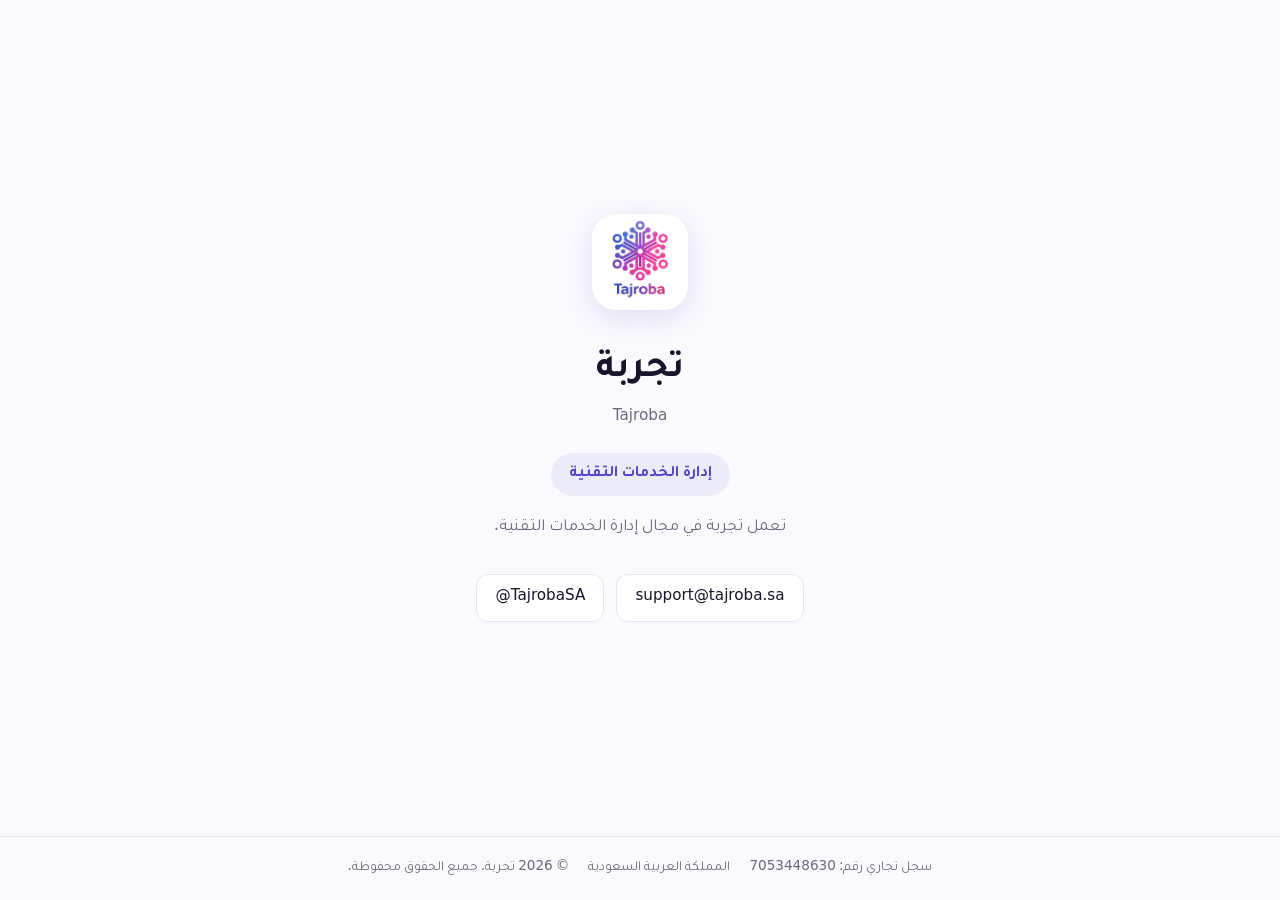
==== commit 790145dd: "Simplify homepage to technical services management Co-Authored-By: Claude Opus 5.5 <noreply@anthropi" ====
--- a/index.html
+++ b/index.html
@@ -4,118 +4,49 @@
   <meta charset="UTF-8">
   <meta name="viewport" content="width=device-width,initial-scale=1,viewport-fit=cover">
   <meta name="theme-color" content="#5543c9">
-  <meta name="description" content="تجربة — شركة سعودية مهتمة بالتطبيقات والألعاب. اكتشف أعمالنا وتابع جديدنا وتواصل معنا.">
-  <title>تجربة | تطبيقات وألعاب من السعودية</title>
+  <meta name="description" content="تجربة — إدارة الخدمات التقنية. المملكة العربية السعودية.">
+  <title>تجربة | إدارة الخدمات التقنية</title>
   <link rel="canonical" href="https://tajroba.sa/">
   <link rel="icon" type="image/jpeg" href="assets/images/tajroba-logo.jpg">
-  <link rel="preload" href="assets/fonts/tajawal-bold.woff2" as="font" type="font/woff2" crossorigin>
-  <link rel="preload" href="assets/fonts/manrope.woff2" as="font" type="font/woff2" crossorigin>
-  <link rel="stylesheet" href="assets/styles.css">
-  <script src="assets/app-mkon-ar-20261007.js" defer></script>
+  <style>
+    @font-face{font-family:"Tajawal";src:url("assets/fonts/tajawal-regular.woff2") format("woff2");font-weight:400;font-display:swap}
+    @font-face{font-family:"Tajawal";src:url("assets/fonts/tajawal-bold.woff2") format("woff2");font-weight:700;font-display:swap}
+    *{box-sizing:border-box;margin:0;padding:0}
+    :root{--ink:#17142b;--muted:#6b6880;--accent:#5543c9;--line:#e7e5f0;--bg:#faf9fd}
+    html,body{height:100%}
+    body{font-family:"Tajawal",system-ui,-apple-system,sans-serif;background:var(--bg);color:var(--ink);display:flex;flex-direction:column;line-height:1.7;-webkit-font-smoothing:antialiased}
+    main{flex:1;display:flex;align-items:center;justify-content:center;padding:48px 24px}
+    .card{max-width:560px;width:100%;text-align:center}
+    .logo{width:96px;height:96px;border-radius:24px;object-fit:cover;object-position:top;margin:0 auto 28px;display:block;box-shadow:0 8px 30px rgba(85,67,201,.15)}
+    h1{font-size:2.4rem;font-weight:700;letter-spacing:-.01em}
+    .en{direction:ltr;color:var(--muted);font-size:.95rem;margin-top:2px}
+    .tag{display:inline-block;margin-top:22px;padding:8px 18px;border-radius:999px;background:rgba(85,67,201,.08);color:var(--accent);font-weight:700}
+    p.lead{margin-top:18px;color:var(--muted);font-size:1.05rem}
+    .contact{margin-top:32px;display:flex;flex-wrap:wrap;gap:12px;justify-content:center}
+    .contact a{display:inline-flex;align-items:center;gap:8px;padding:10px 18px;border:1px solid var(--line);border-radius:12px;color:var(--ink);text-decoration:none;background:#fff;font-size:.95rem}
+    .contact a:hover{border-color:var(--accent);color:var(--accent)}
+    footer{border-top:1px solid var(--line);padding:20px 24px;text-align:center;color:var(--muted);font-size:.85rem}
+    footer span{display:inline-block;margin:0 8px}
+  </style>
 </head>
-<body class="overflow-hidden bg-canvas text-ink antialiased">
-  <svg xmlns="http://www.w3.org/2000/svg" aria-hidden="true" style="position:absolute;width:0;height:0;overflow:hidden">
-    <symbol id="i-arrow" viewBox="0 0 24 24"><path d="M5 12h14m-6-6 6 6-6 6" fill="none" stroke="currentColor" stroke-width="1.7" stroke-linecap="round" stroke-linejoin="round"/></symbol>
-    <symbol id="i-external" viewBox="0 0 24 24"><path d="M9 5H5v14h14v-4M12 4h8v8m-1-7L9 15" fill="none" stroke="currentColor" stroke-width="1.6" stroke-linecap="round" stroke-linejoin="round"/></symbol>
-    <symbol id="i-search" viewBox="0 0 24 24"><circle cx="10.5" cy="10.5" r="6.5" fill="none" stroke="currentColor" stroke-width="1.7"/><path d="m16 16 4.5 4.5" stroke="currentColor" stroke-width="1.7" stroke-linecap="round"/></symbol>
-    <symbol id="i-globe" viewBox="0 0 24 24"><g fill="none" stroke="currentColor" stroke-width="1.5"><circle cx="12" cy="12" r="9"/><ellipse cx="12" cy="12" rx="4" ry="9"/><path d="M3 12h18"/></g></symbol>
-    <symbol id="i-x" viewBox="0 0 24 24"><path fill="currentColor" d="M18.9 2H22l-6.8 7.8L23.2 22H17l-4.9-6.8L6.2 22H3.1l7.5-8.6L.8 2h6.4l4.4 6.1L18.9 2Zm-1.1 18h1.7L6.2 3.9H4.4L17.8 20Z"/></symbol>
-    <symbol id="i-apple" viewBox="0 0 24 24"><path fill="currentColor" d="M16.9 12.8c0-2 1.6-3 1.7-3.1-1-1.4-2.5-1.6-3-1.6-1.3-.1-2.5.8-3.1.8-.7 0-1.7-.8-2.8-.8-1.5 0-2.8.9-3.5 2.1-1.5 2.6-.4 6.5 1.1 8.6.7 1 1.5 2.1 2.6 2.1 1.1 0 1.5-.7 2.9-.7 1.4 0 1.8.7 3 .7s1.9-1 2.6-2c.8-1.2 1.2-2.3 1.2-2.4-.1 0-2.7-1-2.7-3.7ZM14.8 6.6c.6-.8 1.1-1.8 1-2.9-1 .1-2.1.7-2.8 1.4-.6.7-1.1 1.8-1 2.8 1 .1 2.1-.6 2.8-1.3Z"/></symbol>
-    <symbol id="i-mail" viewBox="0 0 24 24"><g fill="none" stroke="currentColor" stroke-width="1.6" stroke-linejoin="round"><rect x="3" y="5" width="18" height="14" rx="3"/><path d="m4 7 8 6 8-6"/></g></symbol>
-    <symbol id="i-pin" viewBox="0 0 24 24"><path d="M19 10c0 5-7 11-7 11S5 15 5 10a7 7 0 1 1 14 0Z" fill="none" stroke="currentColor" stroke-width="1.6"/><circle cx="12" cy="10" r="2.3" fill="none" stroke="currentColor" stroke-width="1.6"/></symbol>
-    <symbol id="i-grid" viewBox="0 0 24 24"><g fill="none" stroke="currentColor" stroke-width="1.6"><rect x="4" y="4" width="6" height="6" rx="1.5"/><rect x="14" y="4" width="6" height="6" rx="1.5"/><rect x="4" y="14" width="6" height="6" rx="1.5"/><rect x="14" y="14" width="6" height="6" rx="1.5"/></g></symbol>
-    <symbol id="i-check" viewBox="0 0 24 24"><path d="m5 12 4 4L19 6" fill="none" stroke="currentColor" stroke-width="2" stroke-linecap="round" stroke-linejoin="round"/></symbol>
-    <symbol id="i-gold" viewBox="0 0 24 24"><path fill="#d7a333" d="m12 1.6 2.7 1.6 3.1.1 1.5 2.8 2.6 1.7-.1 3.1 1.4 2.8-1.7 2.6-.2 3.1-2.8 1.4-1.9 2.4-3.1-.3L12 23l-2.8-1.6-3.1-.1-1.5-2.8L2 16.8l.1-3.1L.7 11l1.7-2.6.2-3.1 2.8-1.4 1.9-2.4 3.1.3Z"/><path d="m7.2 12 3.1 3.1 6.5-6.7" fill="none" stroke="#fff" stroke-width="2.2" stroke-linecap="round" stroke-linejoin="round"/></symbol>
-  </svg>
-  <a href="#main" class="skip-link" data-i18n="skip">انتقل إلى المحتوى</a>
-  <div class="app-shell">
-    <header class="site-header">
-      <div class="header-inner">
-        <a href="#home" class="brand" data-route="home" aria-label="Tajroba — الرئيسية">
-          <!-- Hide the word embedded below the emblem; preserve its current size and position. -->
-          <span class="brand-mark"><img src="assets/images/tajroba-logo.jpg" alt="" width="400" height="400" style="clip-path: inset(0 0 29% 0)"></span>
-          <span class="brand-copy"><strong dir="ltr">Tajroba<span class="brand-period">.</span></strong><span data-i18n="brandSub">تطبيقات تستحق التجربة</span></span>
-        </a>
-        <nav class="main-nav" aria-label="التنقل الرئيسي" data-i18n-label="navLabel">
-          <a href="#home" data-route="home" class="nav-link active" aria-current="page" data-i18n="navHome">الرئيسية</a>
-          <a href="#apps" data-route="apps" class="nav-link" data-i18n="navApps">تطبيقاتنا</a>
-          <a href="#about" data-route="about" class="nav-link" data-i18n="navAbout">عن تجربة</a>
-          <a href="#contact" data-route="contact" class="nav-link" data-i18n="navContact">تواصل معنا</a>
-        </nav>
-        <button type="button" class="language-button" id="language-switch" aria-label="Switch to English"><svg width="16" height="16"><use href="#i-globe"/></svg><span id="language-label" lang="en">English</span></button>
+<body>
+  <main>
+    <div class="card">
+      <img class="logo" src="assets/images/tajroba-logo.jpg" alt="تجربة" width="400" height="400">
+      <h1>تجربة</h1>
+      <div class="en">Tajroba</div>
+      <div class="tag">إدارة الخدمات التقنية</div>
+      <p class="lead">تعمل تجربة في مجال إدارة الخدمات التقنية.</p>
+      <div class="contact">
+        <a href="mailto:support@tajroba.sa"><span dir="ltr">support@tajroba.sa</span></a>
+        <a href="https://x.com/TajrobaSA" target="_blank" rel="noopener noreferrer"><span dir="ltr">@TajrobaSA</span></a>
       </div>
-    </header>
-    <div class="sub-menu">
-      <div class="sub-inner" id="catalog-menu">
-        <div class="filter-list" role="group" aria-label="تصفية التطبيقات" data-i18n-label="filterLabel">
-          <button type="button" class="filter active" data-filter="all" aria-pressed="true"><span data-i18n="all">كل التجارب</span><span class="filter-count">06</span></button>
-          <button type="button" class="filter" data-filter="games" aria-pressed="false"><span data-i18n="games">الألعاب</span><span class="filter-count">03</span></button>
-          <button type="button" class="filter" data-filter="apps" aria-pressed="false"><span data-i18n="applications">التطبيقات</span><span class="filter-count">03</span></button>
-        </div>
-        <label class="search-box"><svg width="16" height="16" aria-hidden="true"><use href="#i-search"/></svg><input id="app-search" type="search" maxlength="80" placeholder="ابحث عن تجربة…" aria-label="ابحث عن تطبيق" data-i18n-placeholder="search" data-i18n-label="searchLabel" autocomplete="off"></label>
-      </div>
-      <div class="sub-inner" id="context-menu" hidden><span class="context-location"><svg width="16" height="16"><use href="#i-grid"/></svg><span id="context-title"></span></span><span class="context-aside" data-i18n="madeInSaudi">من السعودية، إلى العالم</span></div>
     </div>
-    <main id="main" class="main-scroll flex-1 min-h-0 overflow-y-auto" tabindex="-1">
-      <div class="page-content">
-        <section class="page-panel" id="view-home" aria-labelledby="home-heading">
-          <div class="hero">
-            <div class="hero-copy">
-              <p class="eyebrow" data-i18n="heroEyebrow">أهلًا، نحن تجربة</p>
-              <h1 class="hero-title" id="home-heading"><span data-i18n="heroLine1">أفكار من هنا.</span><br><span class="accent" data-i18n="heroLine2">تجارب لكل العالم.</span></h1>
-              <p class="hero-description" data-i18n="heroDescription">نصنع تطبيقات وألعابًا تجد مكانها في يومك. من متعة اللعب إلى تفاصيل الحياة، لكل فكرة تجربة.</p>
-              <div class="hero-actions"><a href="#apps" data-route="apps" class="button button-primary"><span data-i18n="explore">اكتشف تطبيقاتنا</span><svg class="directional" width="18" height="18"><use href="#i-arrow"/></svg></a><a class="button" href="https://apps.apple.com/sa/developer/tajroba/id1877381097" target="_blank" rel="noopener noreferrer"><svg width="19" height="19"><use href="#i-apple"/></svg><span data-i18n="appleProfile">ملفنا في Apple</span></a></div>
-              <div class="hero-footnote"><span class="tiny-line"></span><span data-i18n="heroFootnote">تطبيقات. ألعاب. والكثير من الشغف.</span></div>
-            </div>
-            <article class="social-card" aria-label="Tajroba on X">
-              <img class="social-cover" src="assets/images/tajroba-cover.jpeg" alt="هوية تجربة — شركة سعودية مهتمة في مجال التطبيقات" data-i18n-alt="coverAlt" width="1500" height="500">
-              <div class="social-details">
-                <div class="profile-row"><img class="profile-avatar" src="assets/images/tajroba-logo.jpg" alt="Tajroba" width="400" height="400"><a class="x-follow" href="https://x.com/TajrobaSA" target="_blank" rel="noopener noreferrer"><svg width="13" height="13" aria-hidden="true"><use href="#i-x"/></svg><span data-i18n="followX">تابعنا على X</span><svg width="13" height="13"><use href="#i-external"/></svg></a></div>
-                <div class="profile-name"><span>Tajroba</span><svg class="verified-badge" role="img" aria-label="حساب أعمال موثق على X" data-i18n-label="verified"><use href="#i-gold"/></svg></div>
-                <a class="profile-handle" href="https://x.com/TajrobaSA" target="_blank" rel="noopener noreferrer" dir="ltr">@TajrobaSA</a>
-                <p class="profile-bio" data-i18n="profileBio">شركة سعودية مهتمة بالتطبيقات والألعاب. هنا نشارككم جديد تجربة.</p>
-                <div class="profile-origin"><svg width="13" height="13"><use href="#i-pin"/></svg><span data-i18n="saudi">المملكة العربية السعودية</span></div>
-              </div>
-            </article>
-          </div>
-          <div class="section-heading"><div><h2 class="section-title" data-i18n="selectedTitle">لكل اهتمام، تجربة.</h2><p class="section-subtitle" data-i18n="selectedSub">مجموعة من أعمالنا، صُنعت لتُكتشف.</p></div><a href="#apps" data-route="apps" class="text-link"><span data-i18n="viewAll">استعرض جميع التطبيقات</span><svg class="directional" width="16" height="16"><use href="#i-arrow"/></svg></a></div>
-          <div class="project-grid" id="featured-grid"></div>
-          <div class="about-strip"><div><h2 data-i18n="stripTitle">الفكرة بداية. التجربة هي الفرق.</h2><p data-i18n="stripText">نؤمن بالتطبيقات التي تضيف شيئًا ليومك، والألعاب التي تمنحك سببًا للعودة. تعرّف على أعمالنا، وكن جزءًا من تجربتنا القادمة.</p></div><a href="#contact" data-route="contact" class="button"><span data-i18n="sayHello">خلّنا نسمع منك</span><svg class="directional" width="17" height="17"><use href="#i-arrow"/></svg></a></div>
-        </section>
-        <section class="page-panel" id="view-apps" hidden aria-labelledby="apps-heading">
-          <div class="catalog-intro"><p class="eyebrow" data-i18n="portfolioEyebrow">معرض أعمالنا</p><h1 class="hero-title" id="apps-heading" data-i18n="appsHeading">تجارب مختلفة. شغف واحد.</h1><p class="hero-description" data-i18n="appsDescription">اكتشف تطبيقاتنا وألعابنا، واختر التجربة الأقرب لك.</p></div>
-          <div class="section-heading"><p class="section-subtitle" id="result-count" role="status" aria-live="polite"></p><span class="section-index">TAJROBA / SELECTED WORK</span></div>
-          <div class="project-grid" id="apps-grid"></div>
-          <div class="no-results" id="no-results" hidden><svg width="30" height="30" class="mx-auto mb-3"><use href="#i-search"/></svg><p data-i18n="emptySearch">ما لقينا تطبيقًا بهذا الاسم. جرّب كلمة ثانية.</p><button type="button" id="reset-search" class="text-link" data-i18n="resetSearch">عرض جميع التطبيقات</button></div>
-          <div class="about-strip"><div><h2 data-i18n="developerTitle">تجربة على App Store</h2><p data-i18n="developerDescription">تابع التطبيقات والإصدارات المتاحة في ملف تجربة للمطوّر.</p></div><a class="apple-profile" href="https://apps.apple.com/sa/developer/tajroba/id1877381097" target="_blank" rel="noopener noreferrer"><span class="apple-tile"><svg width="26" height="26"><use href="#i-apple"/></svg></span><span data-i18n="openDeveloper">زيارة ملف المطوّر</span><svg width="16" height="16"><use href="#i-external"/></svg></a></div>
-        </section>
-        <section class="page-panel" id="view-about" hidden aria-labelledby="about-heading">
-          <div class="about-layout"><div><p class="eyebrow" data-i18n="aboutEyebrow">حكايتنا تبدأ بتجربة</p><h1 class="hero-title" id="about-heading"><span data-i18n="aboutLine1">من فكرة صغيرة،</span><br><span class="accent" data-i18n="aboutLine2">إلى عالم في جيبك.</span></h1><p class="hero-description" data-i18n="aboutBody">تجربة شركة سعودية مهتمة بتطوير التطبيقات والألعاب. تجمع أعمالنا بين اللعب، والرياضة، والذكاء الاصطناعي، والحياة اليومية. نحب أن نأخذ الفكرة خطوة أبعد، ونترك لك متعة اكتشافها.</p><a href="#apps" data-route="apps" class="button button-primary"><span data-i18n="explore">اكتشف تطبيقاتنا</span><svg class="directional" width="18" height="18"><use href="#i-arrow"/></svg></a></div><div class="brand-showcase"><img src="assets/images/tajroba-logo.jpg" alt="Tajroba" width="400" height="400"><span class="brand-showcase-caption" data-i18n="madeInSaudi">من السعودية، إلى العالم</span></div></div>
-          <div class="about-cover"><img src="assets/images/tajroba-cover.jpeg" alt="" width="1500" height="500" loading="lazy"></div>
-          <div class="about-strip"><div><h2 data-i18n="stayClose">خلك قريب من التجربة.</h2><p data-i18n="stayCloseBody">جديد تطبيقاتنا، وتحديثاتنا، وما نعمل عليه. تابع حسابنا الرسمي على X.</p></div><a class="button" href="https://x.com/TajrobaSA" target="_blank" rel="noopener noreferrer"><svg width="16" height="16"><use href="#i-x"/></svg><span dir="ltr">@TajrobaSA</span><svg class="verified-badge" role="img" aria-label="حساب أعمال موثق على X" data-i18n-label="verified"><use href="#i-gold"/></svg></a></div>
-        </section>
-        <section class="page-panel" id="view-contact" hidden aria-labelledby="contact-heading">
-          <div class="contact-layout">
-            <div class="contact-intro"><p class="eyebrow" data-i18n="contactEyebrow">باب التجربة مفتوح</p><h1 class="hero-title" id="contact-heading"><span data-i18n="contactLine1">عندك كلمة؟</span><br><span class="accent" data-i18n="contactLine2">نحب نسمعها.</span></h1><p class="hero-description" data-i18n="contactDescription">ملاحظة على تطبيق، سؤال، أو فكرة حاب تشاركها. اكتب لنا، ورسالتك توصل لفريق تجربة.</p><div class="contact-email"><span class="contact-symbol"><svg width="22" height="22"><use href="#i-mail"/></svg></span><span><small data-i18n="supportEmail">بريد الدعم</small><strong dir="ltr">support@tajroba.sa</strong></span></div><div class="contact-social"><a href="https://x.com/TajrobaSA" target="_blank" rel="noopener noreferrer"><svg width="17" height="17"><use href="#i-x"/></svg><span dir="ltr">@TajrobaSA</span><svg class="verified-badge" role="img" aria-label="حساب أعمال موثق على X" data-i18n-label="verified"><use href="#i-gold"/></svg></a><span class="contact-location"><svg width="17" height="17"><use href="#i-pin"/></svg><span data-i18n="saudi">المملكة العربية السعودية</span></span></div></div>
-            <div class="contact-form-card">
-              <div class="form-card-heading"><h2 data-i18n="formTitle">رسالة جديدة</h2><span class="form-ornament"><svg width="19" height="19"><use href="#i-mail"/></svg></span></div>
-              <form id="contact-form" action="contact.php" method="post">
-                <div class="form-row"><label class="form-field"><span data-i18n="yourName">اسمك</span><input type="text" id="contact-name" name="name" required minlength="2" maxlength="100" autocomplete="name" placeholder="كيف نناديك؟" data-i18n-placeholder="namePlaceholder"></label><label class="form-field"><span data-i18n="yourEmail">بريدك الإلكتروني</span><input type="email" id="contact-email" name="email" required maxlength="190" autocomplete="email" dir="ltr" placeholder="you@example.com"></label></div>
-                <label class="form-field"><span data-i18n="aboutMessage">بخصوص</span><select id="contact-subject" name="subject" required><option value="general" data-i18n="subjectGeneral">استفسار عام</option><option value="kora">KORA</option><option value="overcity">OverCity</option><option value="kortna">Kortna</option><option value="aljny" data-i18n="aljnyName">الجني</option><option value="calories" data-i18n="caloriesName">سعراتي</option></select></label>
-                <label class="form-field"><span data-i18n="yourMessage">رسالتك</span><textarea id="contact-message" name="message" required minlength="10" maxlength="5000" rows="5" placeholder="احكِ لنا…" data-i18n-placeholder="messagePlaceholder"></textarea></label>
-                <div class="form-trap" aria-hidden="true"><label>Website<input name="website" type="text" tabindex="-1" autocomplete="off"></label></div>
-                <p class="form-privacy" data-i18n="privacyNote">نستخدم اسمك وبريدك للرد على رسالتك فقط.</p>
-                <div class="form-feedback" id="form-feedback" role="status" aria-live="polite" hidden></div>
-                <button type="submit" class="button button-primary form-submit" id="send-message"><span data-i18n="sendMessage">إرسال الرسالة</span><svg class="directional" width="18" height="18"><use href="#i-arrow"/></svg></button>
-              </form>
-              <div class="contact-success" id="contact-success" hidden><span class="success-symbol"><svg width="30" height="30"><use href="#i-check"/></svg></span><h3 data-i18n="sentTitle">شكرًا، تم إرسال رسالتك.</h3><p data-i18n="sentBody">وصل طلبك إلى خدمة البريد. نرد عليك عبر البريد الذي كتبته.</p><button type="button" id="send-another" class="button" data-i18n="sendAnother">كتابة رسالة أخرى</button></div>
-            </div>
-          </div>
-        </section>
-        <noscript><p>يرجى تفعيل JavaScript لعرض التطبيقات والتنقل بين الأقسام. للتواصل: support@tajroba.sa — Please enable JavaScript to browse this portfolio.</p></noscript>
-      </div>
-    </main>
-    <footer class="site-footer"><div class="footer-inner"><span class="footer-copyright">© <span id="current-year">2026</span> Tajroba.<br><span data-i18n="rights">جميع الحقوق محفوظة.</span></span><div class="footer-contact"><a href="#contact" data-route="contact"><svg width="15" height="15" aria-hidden="true"><use href="#i-mail"/></svg><span dir="ltr">support@tajroba.sa</span></a><span class="footer-support" data-i18n="saudi">المملكة العربية السعودية</span></div><div class="footer-social"><span class="footer-social-label" data-i18n="findUs">تجدنا هنا</span><a class="footer-icon" href="https://x.com/TajrobaSA" target="_blank" rel="noopener noreferrer" aria-label="Tajroba on X"><svg width="15" height="15"><use href="#i-x"/></svg></a><a class="footer-icon" href="https://apps.apple.com/sa/developer/tajroba/id1877381097" target="_blank" rel="noopener noreferrer" aria-label="Tajroba on App Store"><svg width="19" height="19"><use href="#i-apple"/></svg></a></div></div></footer>
-  </div>
+  </main>
+  <footer>
+    <span>سجل تجاري رقم: <bdi>7053448630</bdi></span>
+    <span>المملكة العربية السعودية</span>
+    <span>© 2026 تجربة. جميع الحقوق محفوظة.</span>
+  </footer>
 </body>
 </html>
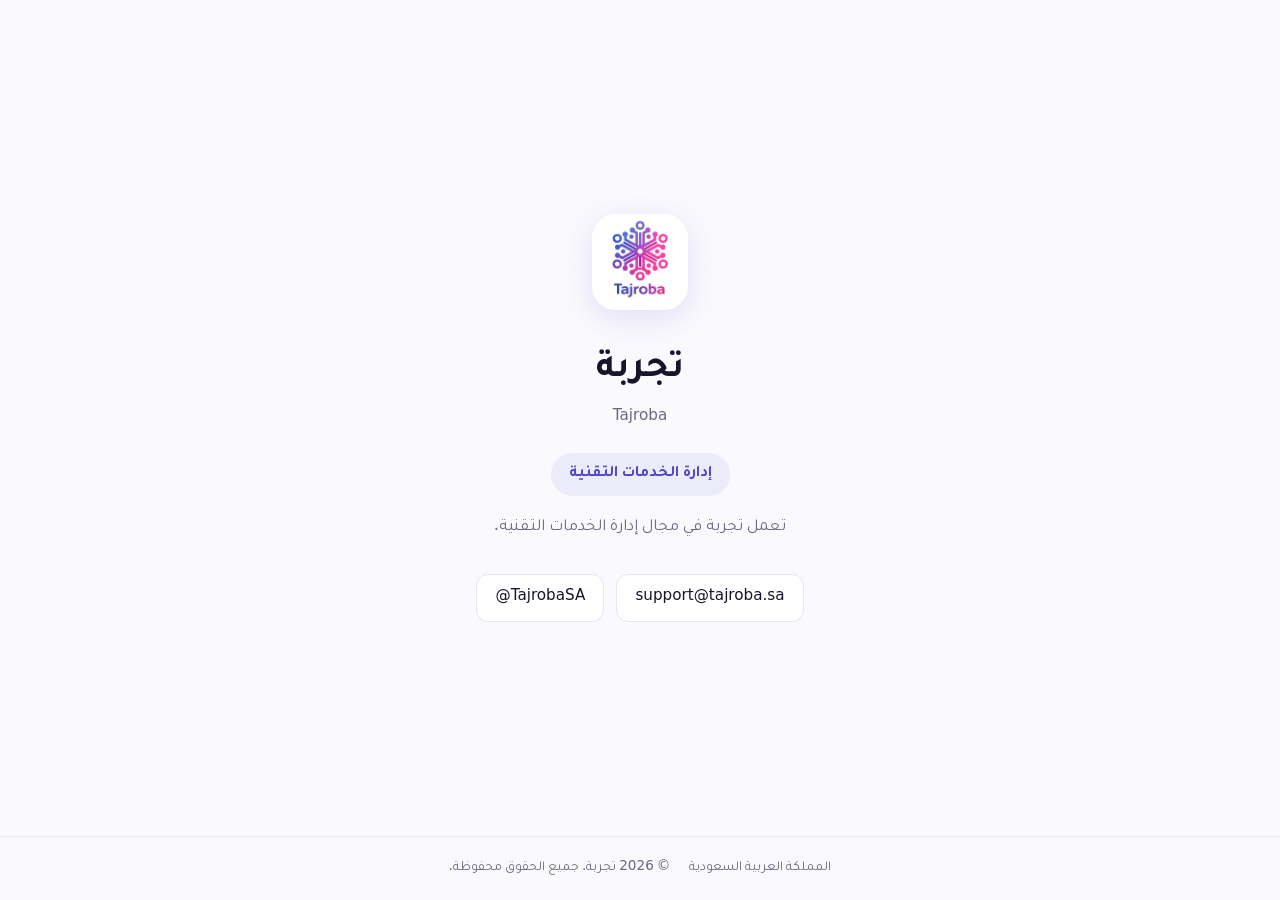
==== commit 4ff4d419: "Remove CR number from homepage footer Co-Authored-By: Claude Opus 5.5 <noreply@anthropic.com> Claude" ====
--- a/index.html
+++ b/index.html
@@ -44,7 +44,6 @@
     </div>
   </main>
   <footer>
-    <span>سجل تجاري رقم: <bdi>7053448630</bdi></span>
     <span>المملكة العربية السعودية</span>
     <span>© 2026 تجربة. جميع الحقوق محفوظة.</span>
   </footer>
